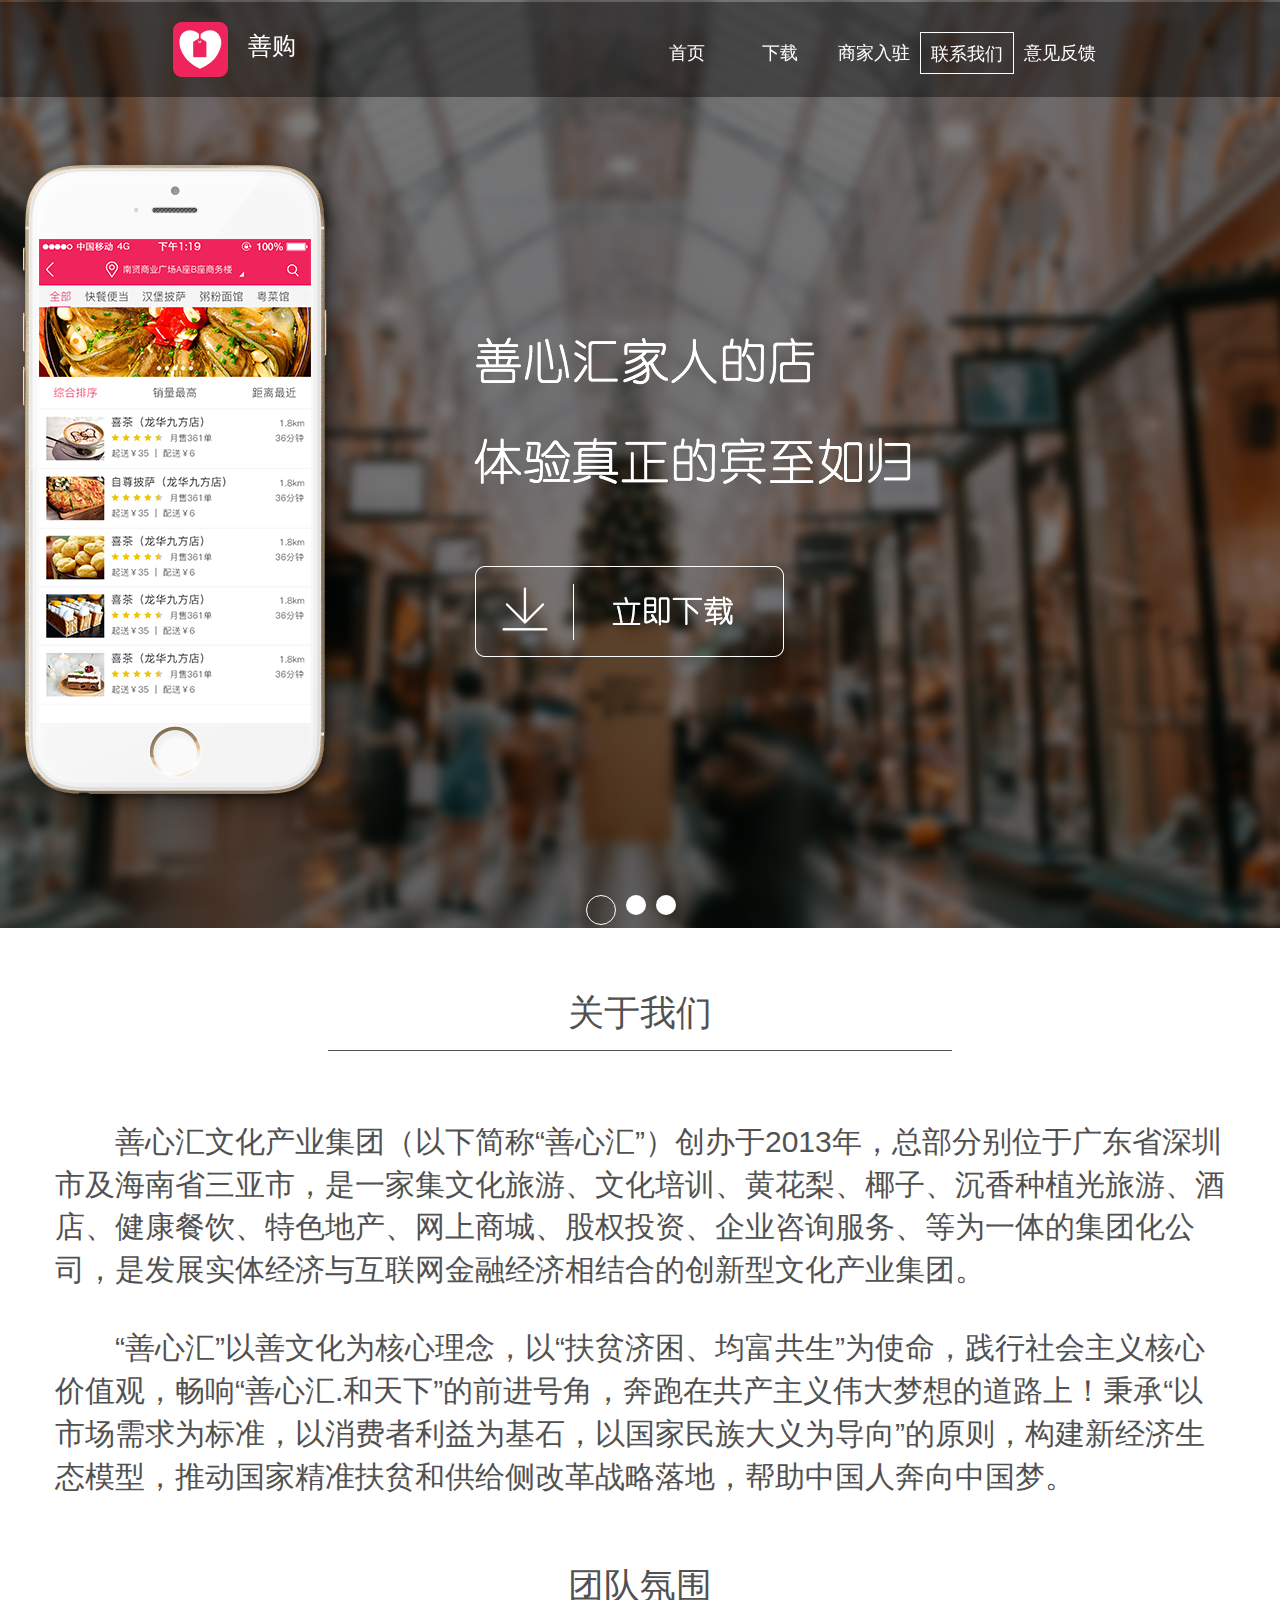
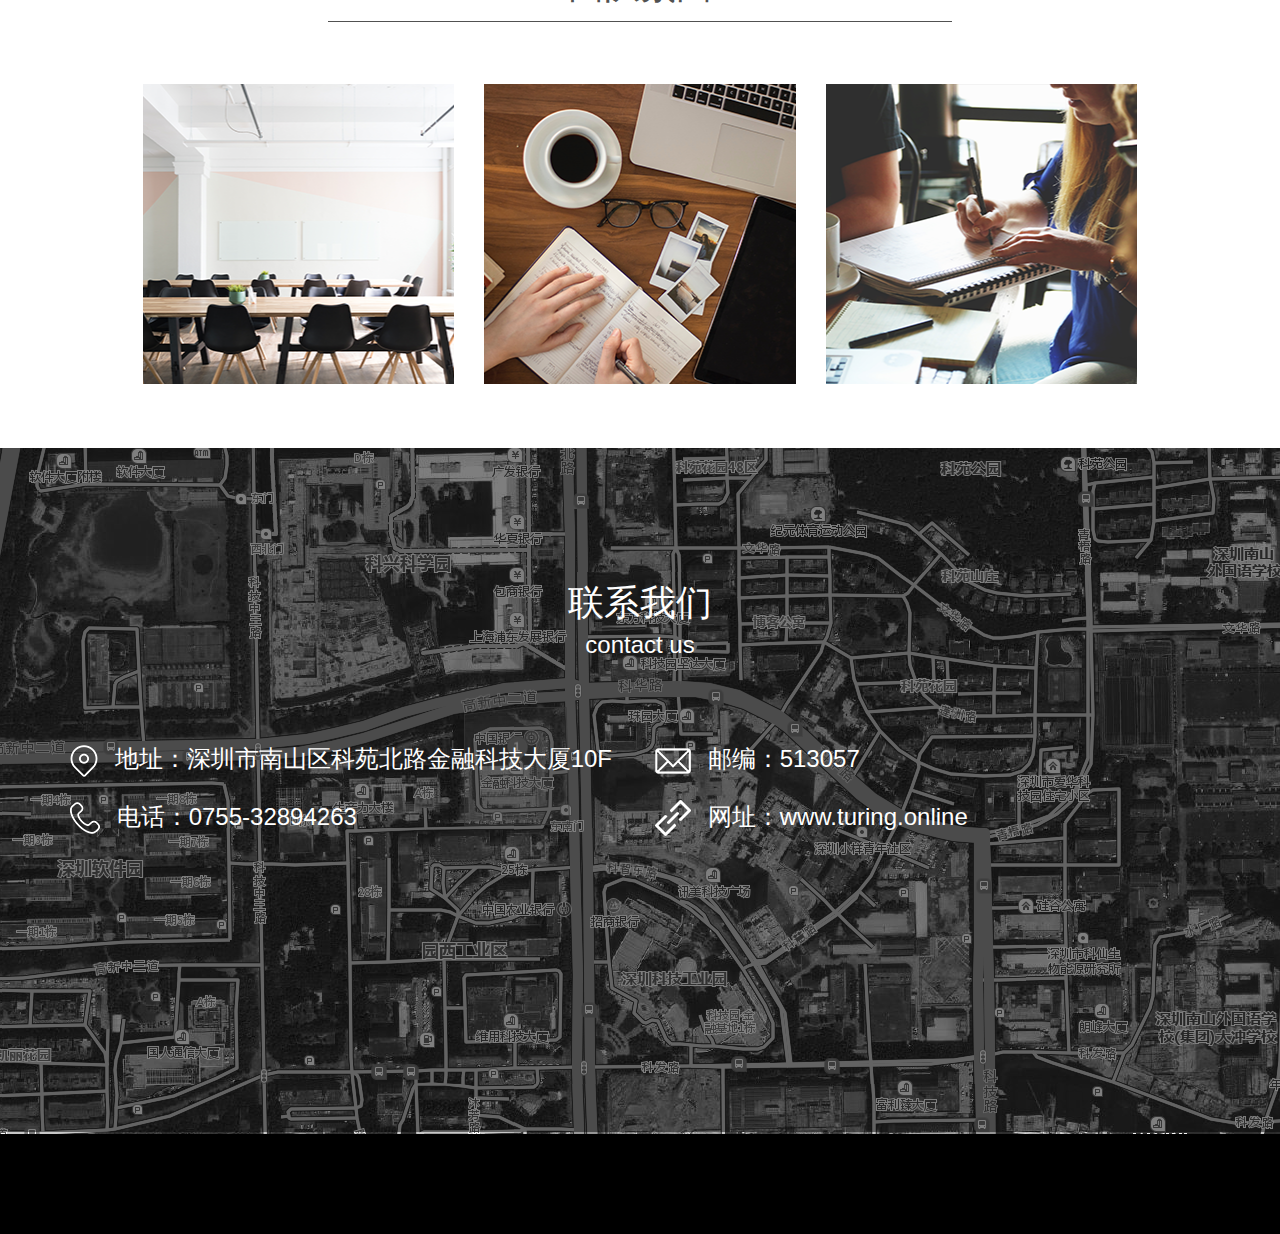
==== shangou/about.html @ 4d4798a5 "add" ====
<!DOCTYPE html>
<html>
<head>
	<meta charset="utf-8">
	<meta name="viewport" content="width=device-width, initial-scale=1.0">
	<meta name = "format-detection" content = "telephone=no">
	<title>善购—关于我们</title>
	<link rel="stylesheet" type="text/css" href="css/bootstrap.min.css">
	<link rel="stylesheet" type="text/css" href="css/style.css">
</head>
<body>
<div class="banner">
	<div class="nhh_nav">
		<div class="nhh_content">
			<div class="nav_img"><img src="images/index/icon.png" alt=""style="width: 100%;height:100%"></div>
			<a href="javascript:;"class="nav_a">善购</a>
			<div class="nav_nav">
				<a href="index.html" class="nav_nav_a ">首页</a>
				<a href="dowmload.html" class="nav_nav_a">下载</a>
				<a href="seller.html" class="nav_nav_a"style="width: 100px">商家入驻</a>
				<a href="about.html" class="nav_nav_a nav_nav_active"style="width: 100px">联系我们</a>
				<a href="view.html" class="nav_nav_a"style="width: 100px">意见反馈</a>
			</div>
		</div>
	</div>
	<div class="small_nav">
		<div class="logo option">
			<a href="javascript:;"><img src="images/index/icon.png" alt=""></a>
		</div>
		<div class="menu option">
			<div class="menu-option-uline"></div>
			<div class="menu-option-bline"></div>
			<ul class="menu_bottom">
				<li><a href="index.html">首页</a></li>
				<li><a href="dowmload.html">下载</a></li>
				<li><a href="seller.html">商家入驻</a></li>
				<li><a href="about.html">关于我们</a></li>
				<li><a href="view.html">意见反馈</a></li>
			</ul>
		</div>
	</div>
	<div class="imgbox">
		<div class="img_box img_box1"></div>
		<div class="img_box img_box2"></div>
		<div class="img_box img_box3"></div>
	</div>
	<div class="btn"id="btn1">
	<div class="active"></div>
	<div></div>
	<div></div>
	</div>
	<div class="leftbn"><img src="images/index/previous.png" alt=""style="width: 100%;height: 100%"></div>
	<div class="rightbn"><img src="images/index/next.png" alt=""style="width: 100%;height: 100%"></div>
</div>
	<div class="container-fluid">
		<div class="container about">
			<div class="row">
				<span>关于我们</span>
			</div>
			<div class="row">
				<div class="about-inner">
					<p>善心汇文化产业集团（以下简称“善心汇”）创办于2013年，总部分别位于广东省深圳市及海南省三亚市，是一家集文化旅游、文化培训、黄花梨、椰子、沉香种植光旅游、酒店、健康餐饮、特色地产、网上商城、股权投资、企业咨询服务、等为一体的集团化公司，是发展实体经济与互联网金融经济相结合的创新型文化产业集团。</p>
					<p style="margin-top: 3%;">“善心汇”以善文化为核心理念，以“扶贫济困、均富共生”为使命，践行社会主义核心价值观，畅响“善心汇.和天下”的前进号角，奔跑在共产主义伟大梦想的道路上！秉承“以市场需求为标准，以消费者利益为基石，以国家民族大义为导向”的原则，构建新经济生态模型，推动国家精准扶贫和供给侧改革战略落地，帮助中国人奔向中国梦。
					</p>
				</div>
			</div>

		</div>
	</div>
	<div class="container-fluid">
		<div class="container team">
			<div class="row">
				<span>团队氛围</span>
			</div>
			<div class="row">
				<div class="col-lg-4 col-sm-4 col-xs-12">
					<div class="team-one"></div>
				</div>
				<div class="col-lg-4 col-sm-4 col-xs-12">
					<div class="team-two"></div>
				</div>
				<div class="col-lg-4 col-sm-4 col-xs-12">
					<div class="team-three"></div>
				</div>
			</div>
		</div>
	</div>
	<div class="container-fluid map">
		<div class="container">
			<div class="row" style="text-align: center;color: #fff;">
				<div class="contact-title">
					<p style="margin: 0;font-size:36px;">联系我们</p>
					<p style="margin: 0;font-size:24px;">contact us</p>
				</div>
			</div>
			<div class="row" style="color: #fff;font-size: 24px;margin-top:7%;">
				<div class="adr col-lg-6 col-sm-6 col-xs-12">
					<img src="images/index/contact_us_location.png">
					地址：深圳市南山区科苑北路金融科技大厦10F
				</div>
				<div class="postcodes col-lg-6 col-sm-6 col-xs-12">
					<img src="images/index/contact_us_post.png">
					邮编：513057
				</div>
			</div>
			<div class="row" style="color: #fff;font-size: 24px;margin-top:2%;">
				<div class="tel col-lg-6 col-sm-6 col-xs-12">
					<img src="images/index/contact_us_phone.png">
					电话：0755-32894263
				</div>
				<div class="website col-lg-6 col-sm-6 col-xs-12">
					<img src="images/index/contact_us_email.png">
					网址：www.turing.online
				</div>
			</div>
		</div>
	</div>
	<div class="container-fluid record"></div>
</body>
<script type="text/javascript" src="js/jquery.js"></script>
<script type="text/javascript" src="js/bootstrap.js"></script>
<script type="text/javascript" src="js/main.js"></script>
<script>
    document.documentElement.scrollTop=1;
    var obj=document.documentElement.scrollTop?document.documentElement:document.body;
    window.onscroll=function(){
        var clientH=$(window).height();
        var obj=document.documentElement.scrollTop?document.documentElement:document.body;
        if(obj.scrollTop>0){
            $(".nhh_nav").css({background:"rgba(0,0,0,0.4)"});
            $(".small_nav").css({background:"rgba(0,0,0,0.4)"})
        }
        else{
            $(".nhh_nav").css({background:"none"})
        }
    }
</script>
</html>
---- shangou/css/style.css ----
html,body{
    margin: 0;padding: 0;
}
a,li,ul,h1,h2,h3,h4,h5,h6{
    list-style: none;text-decoration: none;
}
.nav_a:hover{
    text-decoration: none;color:#fff;
}.nav_nav_active:hover{
     text-decoration: none;color:#fff;
 }
.logo a:hover{
    text-decoration: none;
}
.menu a:hover{
    text-decoration: none;
}
.nav_nav_a:hover{
    text-decoration: none;color:#fff;border:1px solid #fff;
}
.banner{
    width:100%;
    height: 928px;
    margin: 0 auto;
    position: relative;
    overflow: hidden;
}
.imgbox{
    width: 100%;
    height: 100%;
    position: relative;
}
.img_box{
    width: 100%;
    height: 100%;
    position: absolute;
    left: 0;
    top:0;
}
.img_box1{
    background:url("../images/index/banner_1.png") center center no-repeat;
}
.img_box2{
    background:url("../images/index/banner_2.png") center center no-repeat;
}
.img_box3{
    background:url("../images/index/banner_3.png") center center no-repeat;
}
.btn{
    width: 135px;
    height:20px;
    left: 0;
    right: 0;
    margin: 0 auto;
    position: absolute;
    bottom: 20px;
}
.btn div{
    width: 20px;
    height: 20px;
    background:#fff;
    float: left;
    margin-right: 10px;
    border-radius: 10px;
    cursor: pointer;
}
.banner .btn .active{
    width:30px;
    height:30px;
    border:1px solid #fff;
    border-radius:100%;
    background:none;
    line-height: 30px;
    text-align: center;
}
.rightbn,.leftbn{
    width:57px;
    height:76px;
    position: absolute;
    top:0;
    bottom: 0;
    margin: auto 0;
    display: none;
}
.rightbn{
    right:0;
}
.nhh_nav{
    width:100%;height:95px;position: fixed;left: 0;top:0;z-index: 9999;display: none;padding-bottom: 20px;
}
.nhh_content{
    width:73%;height: 100%;margin:0 auto;
}
.nav_img{
    width: 55px;height: 55px;margin-top: 20px;float: left;
}
.nav_a{
    margin-left: 20px;color:#fff;font-size:24px;font-family:"微软雅黑";line-height:88px;text-align: center;
}
.nav_nav{
    width:50%;height:45px;margin-top:30px;float:right;display: flex;justify-content: space-between;
}
.nav_nav_a{
    display: block;width: 100px;height: 42px;line-height: 42px;color:#fff;line-height: 42px;font-size: 18px;text-align: center;
}
.nav_nav_active{
    border:1px solid #fff;
}
.small_nav{
    width: 100%;height:75px;line-height: 75px;text-align: center;position: fixed;left: 0;top:0;z-index: 9999;
}
.small_nav .menu{
    width:25px;
    height:12px;
    position:absolute;right:20px;top:32px;
}
.menu .menu-option-uline,.menu .menu-option-bline{
    width:25px;height:3px;border-radius: 1px;background:#fff;transition: transform .5s ease;position: absolute;right:0;
}
.menu .menu-option-uline{
    top:0;
}
.menu .menu-option-bline{
    bottom:0;
}
.small_nav .menu a{
    text-align: left;
    color:#fff;
}
.small_nav .logo a{
    text-align: right;
    color:#fff;
}
.small_nav .logo{
    width: 10%;
    height: 44px;
    float: left;
    margin-left:10px;
}
.menu_bottom{
    width:100%;position:fixed;top:75px;left:0;display:none;padding: 0;margin: 0;
}
.menu_bottom li a{
    display: block;width:100%;height:50px;text-align: center;line-height: 50px;background:rgba(0,0,0,.5);margin:0;opacity: 0;padding-left:3%;font-size:16px;color:#fff;
}

.menu_bottom{
    display: none;
}
@media screen and (min-width:750px) {
    .nhh_nav{
        display: block;
    }
    .small_nav{
        display: none;
    }
}
/*èœå•*/
@keyframes menu {
    0%{
        opacity:0;transform: rotateX(90deg);
    }
    100%{
        opacity: 1;transform: rotateX(0deg);
    }
}
@keyframes menu1 {
    0%{
        opacity:1;transform: rotateX(0deg);
    }
    100%{
        opacity: 0;transform: rotateX(-90deg);
    }
}
/*äº‘*/
@keyframes cloud {
    0% {
        background-position: 2000px 0;
    }
    50% {
        background-position: 0 0;
    }
    100% {
        background-position: -2000px 0;
    }
}

/*é£žæœº*/
@keyframes flight {
    100% {
        transform: translateY(-10px);
    }
}
/*banner end*/
/*next start*/
.home-box{
    width: 100%;
    height: 599px;
}
.home-box .main-box{
    position: relative;
    height: 100%;
}
.first-home{
    width: 170px;
    height: 170px;
    border-radius: 50%;
    border:1px solid #f0245d;
    margin: 45% auto 10%;
    background: url(../images/index/homepage_convenient.png) no-repeat center center;
}
.second-home{
    width: 170px;
    height: 170px;
    border-radius: 50%;
    border:1px solid #f0245d;
    margin: 45% auto 10%;
    background: url(../images/index/homepage_sale.png)  no-repeat center center;
}
.third-home{
    width: 170px;
    height: 170px;
    border-radius: 50%;
    border:1px solid #f0245d;
   margin: 45% auto 10%;
    background: url(../images/index/homepage_party.png)  no-repeat center center;
}
.first-home:hover{
    background: url(../images/index/homepage_convenient_hover.png) #f0245d no-repeat center center;
}
.second-home:hover{
    background: url(../images/index/homepage_sale_hover.png) #f0245d no-repeat center center;
}
.third-home:hover{
    background: url(../images/index/homepage_party_hoverpng.png) #f0245d no-repeat center center;
}
.main-box p{
    text-align: center;
    font-size: 36px;
    color:#f0245d;
}
/*introbute start*/
.introbute-bg{
    height: 406px;
    width: 100%;
    background-image:url(../images/index/bg.png);
    background-position: 50% 0px;
    position: relative;
}
.introbute{
    width: 68%;
    height:100%;
    margin:0  auto ;
    font-size:36px;
    color:#fff;
    text-indent:2em;
    text-align:left;
    line-height: 100px;
}
/*version 1.0*/
.phone-height{
    height: 855px;
    width: auto;
}
.phone-height div{
    height: 100%;
    position: relative;
}
.version{
    text-align: center;
    font-size: 30px;
    line-height: 855px;
}
.phone-img{
    position: absolute;
    top: 0;
    bottom: 0;
    left: 0;
    right: 0;
    margin:auto;
}
/*version 2.0*/
.home-second{
    height: 900px;
    width: 100%;
    background: url(../images/index/homepage_2.0.png)no-repeat center center;
}
/*talk*/
.talk{
    width: 80%;
    /*height: 796px;*/
    margin-bottom: 10%;
}
.talk .row span{
    width: 624px;
    height: auto;
    font-size: 36px;
    border-bottom: 1px solid #515151;
    color: #515151;
    margin:0 auto;
    display: block;
    text-align: center;
    margin-top: 10%;
    margin-bottom: 6%;
    padding-bottom: 1%;
}
/*动画*/
@keyframes myfirst
{
    from {height: 0%;}
    to {height: 100%;}
}
@keyframes voice {
    0%{
        bottom:-100%;
    }
    100%{
        bottom:0;
    }
}
@keyframes voiceout {
    0%{
        bottom:0;
    }
    100%{
        bottom:-100%;
    }
}
.voice{
    width: auto;
    height: 343px;
    position:relative;
    background: url(../images/index/homepage_voice.png) no-repeat center center;overflow: hidden;
}
.voice a{
    display: block;
    width: 100%;
    height: 100%;
}
.voice_hover{
     width: 100%;height: 100%;position: absolute;left:0;bottom:100%;z-index: 9999;background: url(../images/index/homepage_voice_hover.png) no-repeat center center;
 }
.group_hover{
    width: 100%;height: 100%;position: absolute;left:0;bottom:100%;z-index: 9999;background: url(../images/index/homepage_chat_hover.png) no-repeat center center;
}
.video_hover{
    width: 100%;height: 100%;position: absolute;left:0;bottom:100%;z-index: 9999;background: url(../images/index/homepage_video_hover.png) no-repeat center center;
}
.gorup{
    width: auto;
    height: 343px;
    position: relative;
    background: url(../images/index/homepage_chat.png) no-repeat center center;overflow: hidden;
}
.gorup a{
    display: block;
    width: 100%;
    height: 100%;
}

.video{
    width: auto;
    height: 343px;
    position: relative;
    background: url(../images/index/homepage_video.png) no-repeat center center;overflow: hidden;
}
.video a{
    display: block;
    width: 100%;
    height: 100%;
}
/*contact*/
.map{
    width: auto;
    height: 686px;
    background: url(../images/index/homepage_map.png) no-repeat center center;
}
.contact-title{
    margin-top: 11%;
}
.adr img{
    vertical-align: middle;
    margin-right:10px;
}
.postcodes img{
    vertical-align: middle;
    margin-right:10px;
}
.tel img{
    vertical-align: middle;
    margin-right:10px;
}
.website img{
    vertical-align: middle;
    margin-right:10px;
}
/*Record*/
.record{
    width: 100%;
    height: 100px;
    background: #000;
}


/*about*/
.about .row span{
    width: 624px;
    height: auto;
    font-size: 36px;
    border-bottom: 1px solid #515151;
    color: #515151;
    margin:0 auto;
    display: block;
    text-align: center;
    margin-top: 5%;
    margin-bottom: 6%;
    padding-bottom: 1%;
}
.about-inner p{
    font-size: 30px;
    color: #515151;
    text-indent:2em;
}
.team{
    margin-bottom: 5%;
    width: 80%;
}
.team .row span{
    width: 624px;
    height: auto;
    font-size: 36px;
    border-bottom: 1px solid #515151;
    color: #515151;
    margin:0 auto;
    display: block;
    text-align: center;
    margin-top: 5%;
    margin-bottom: 6%;
    padding-bottom: 1%;
}
.team-one{
    width: auto;
    height: 300px;
    background: url(../images/about/about_us_team_2.png) no-repeat center center;
}
.team-two{
    width: auto;
    height: 300px;
    background: url(../images/about/about_us_team_3.png) no-repeat center center;
}
.team-three{
    width: auto;
    height: 300px;
    background: url(../images/about/about_us_team_1.png) no-repeat center center;
}
.and-box{
    float: left;
    margin-right: 10%;
}
.ios-box{
    float: left;
}
.and-code,.ios-code{
    display: none;
}
.code{
    margin-top: 33%;
}

/*view*/
.view .row span{
    width: 624px;
    height: auto;
    font-size: 36px;
    color: #515151;
    display: block;
    text-align: left;
    margin-top: 5%;
    padding-bottom: 1%;
}
.view-form{
    width: 100%;
    height: 530px;
    border:1px solid #cccaca;
    margin-bottom: 8%;
}
.view-text{
    width: 100%;
    height: 70%;
    border: 0;
    font-size: 24px;
    color: #cccaca;
}
.view-btn{
    float: right;
    margin:4% 8% 0 0;
    padding: 1% 4%;
    border: 0;
    background: #f0245d;
    color: #fff;
    font-size: 36px;
}
/*seller*/
.seller{
    margin-bottom: 200px;
}
.seller .row span{
    width: 624px;
    height: auto;
    font-size: 36px;
    border-bottom: 1px solid #f0245d;
    color: #515151;
    margin:0 auto;
    display: block;
    text-align: center;
    margin-top: 10%;
    margin-bottom: 6%;
    padding-bottom: 1%;
}
.seller_img{
    width: auto;
    height: 292px;
    position:relative;
    background-image: url(../images/seller/settled_flow.png) ;
    background-size:100% 100% ;
}
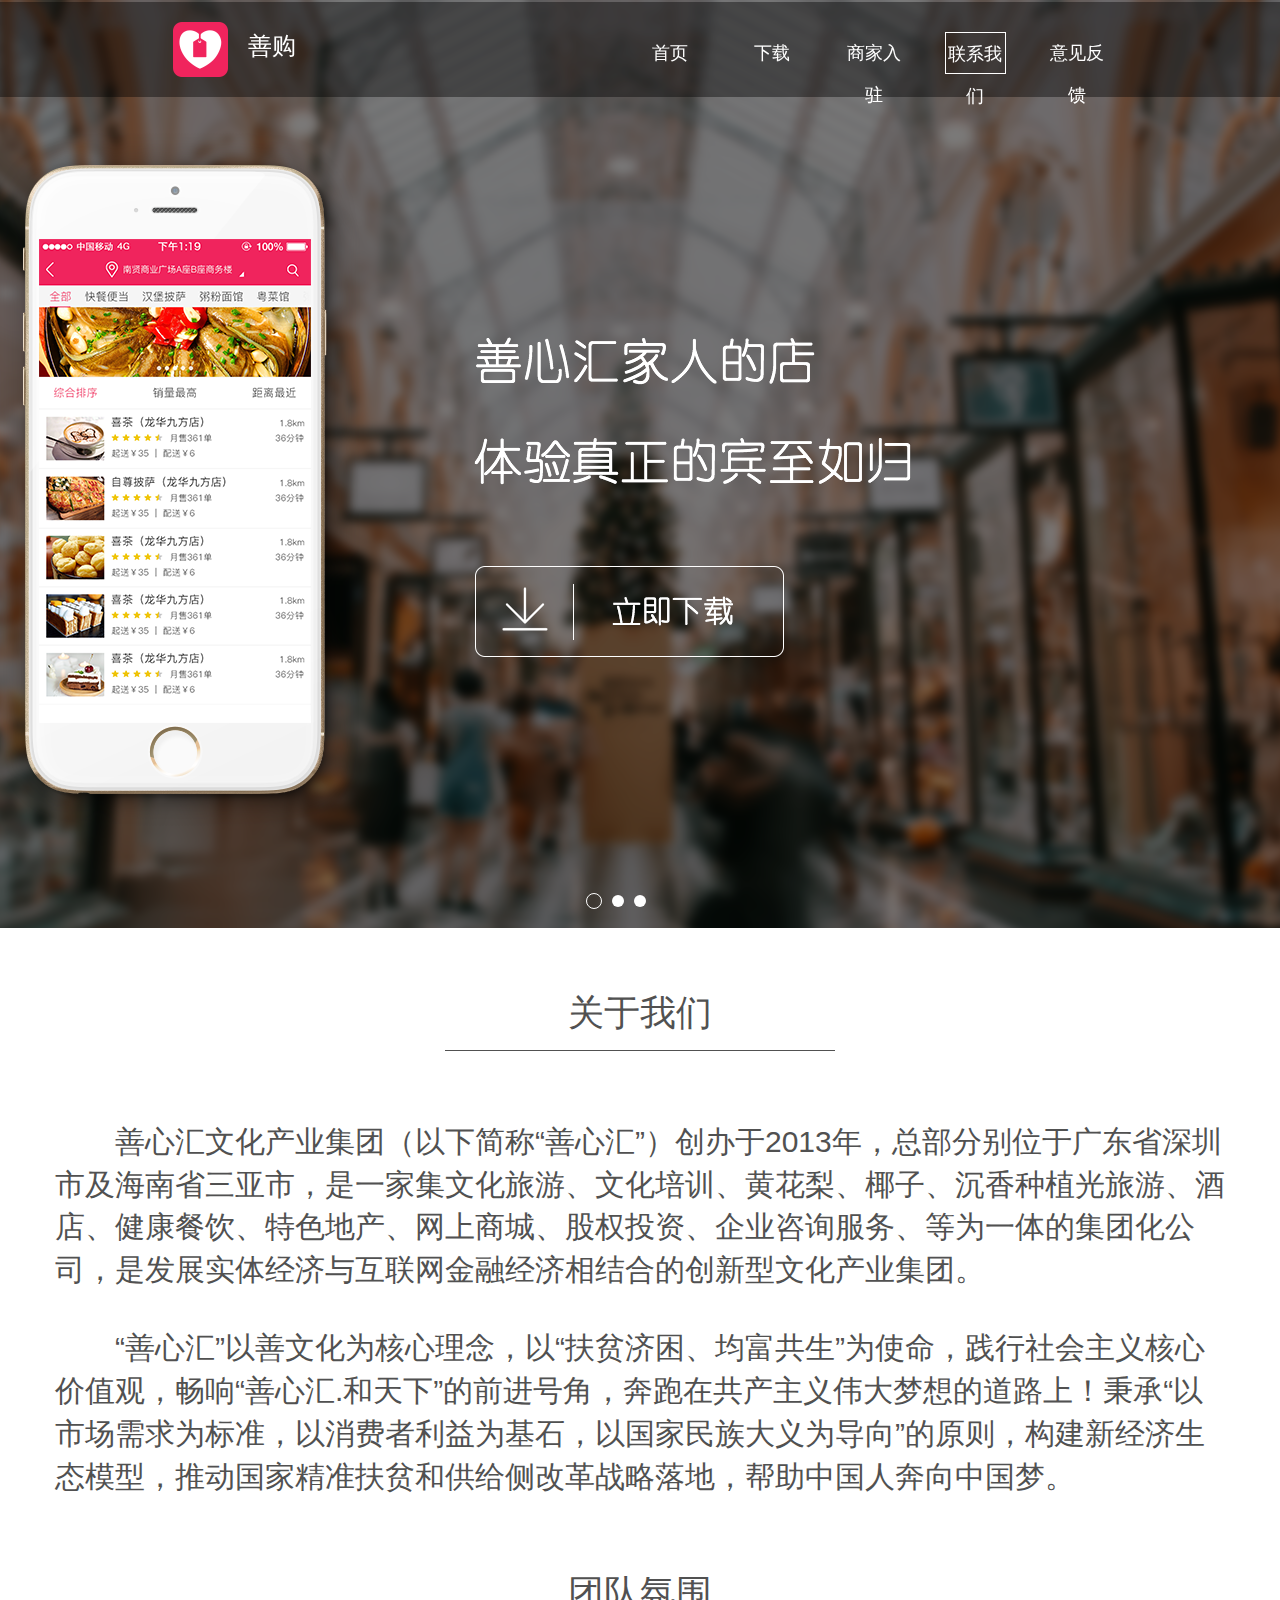
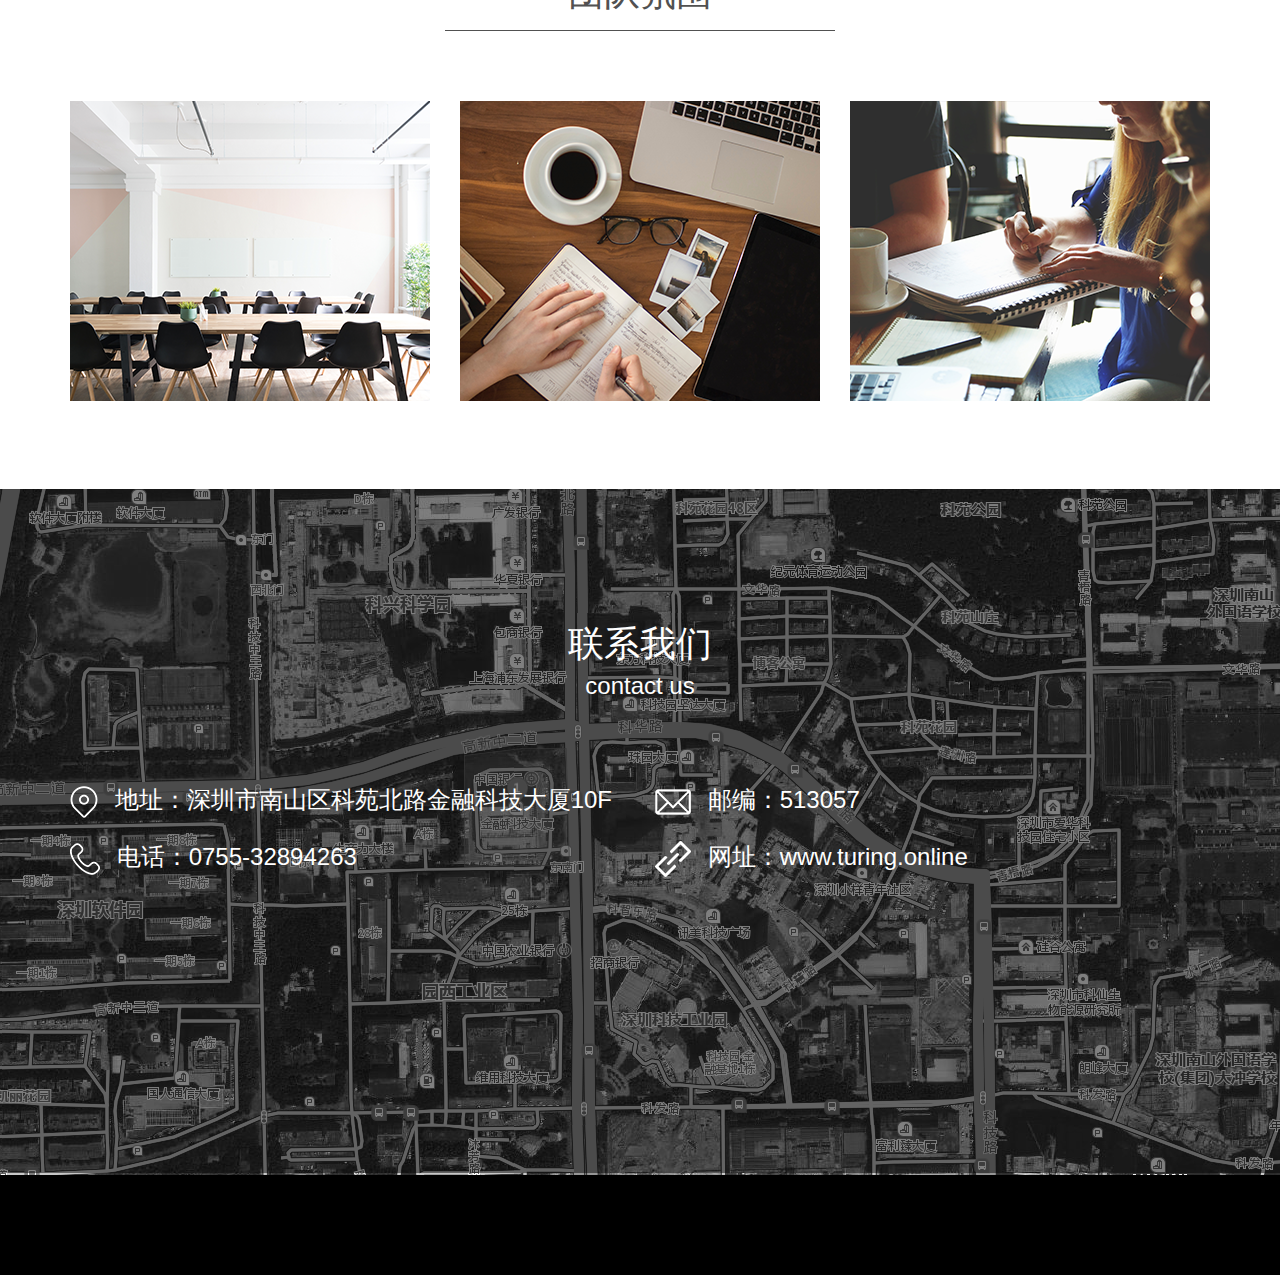
==== commit 2df4797d: "shangou" ====
--- a/shangou/about.html
+++ b/shangou/about.html
@@ -14,12 +14,13 @@
 		<div class="nhh_content">
 			<div class="nav_img"><img src="images/index/icon.png" alt=""style="width: 100%;height:100%"></div>
 			<a href="javascript:;"class="nav_a">善购</a>
-			<div class="nav_nav">
+			<div class="nav_nav"style="position: relative">
+				<div class="flexbox"style="width:13%;height: 42px;border:1px solid #fff;position: absolute;z-index: -1"></div>
 				<a href="index.html" class="nav_nav_a ">首页</a>
 				<a href="dowmload.html" class="nav_nav_a">下载</a>
-				<a href="seller.html" class="nav_nav_a"style="width: 100px">商家入驻</a>
-				<a href="about.html" class="nav_nav_a nav_nav_active"style="width: 100px">联系我们</a>
-				<a href="view.html" class="nav_nav_a"style="width: 100px">意见反馈</a>
+				<a href="seller.html" class="nav_nav_a">商家入驻</a>
+				<a href="about.html" class="nav_nav_a nav_nav_active">联系我们</a>
+				<a href="view.html" class="nav_nav_a">意见反馈</a>
 			</div>
 		</div>
 	</div>
@@ -55,7 +56,7 @@
 	<div class="container-fluid">
 		<div class="container about">
 			<div class="row">
-				<span>关于我们</span>
+				<span class="col-md-4 col-md-offset-4 col-xs-4 col-xs-offset-4">关于我们</span>
 			</div>
 			<div class="row">
 				<div class="about-inner">
@@ -70,16 +71,16 @@
 	<div class="container-fluid">
 		<div class="container team">
 			<div class="row">
-				<span>团队氛围</span>
+				<span class="col-md-4 col-md-offset-4 col-xs-4 col-xs-offset-4">团队氛围</span>
 			</div>
 			<div class="row">
-				<div class="col-lg-4 col-sm-4 col-xs-12">
+				<div class="col-lg-4 col-sm-4 col-xs-12" style="margin-bottom: 2%;">
 					<div class="team-one"></div>
 				</div>
-				<div class="col-lg-4 col-sm-4 col-xs-12">
+				<div class="col-lg-4 col-sm-4 col-xs-12" style="margin-bottom: 2%;">
 					<div class="team-two"></div>
 				</div>
-				<div class="col-lg-4 col-sm-4 col-xs-12">
+				<div class="col-lg-4 col-sm-4 col-xs-12" style="margin-bottom: 2%;">
 					<div class="team-three"></div>
 				</div>
 			</div>
@@ -89,11 +90,11 @@
 		<div class="container">
 			<div class="row" style="text-align: center;color: #fff;">
 				<div class="contact-title">
-					<p style="margin: 0;font-size:36px;">联系我们</p>
-					<p style="margin: 0;font-size:24px;">contact us</p>
+					<p style="margin: 0;font-size:0.36rem;">联系我们</p>
+					<p style="margin: 0;font-size:0.24rem;">contact us</p>
 				</div>
 			</div>
-			<div class="row" style="color: #fff;font-size: 24px;margin-top:7%;">
+			<div class="row" style="color: #fff;font-size: 0.24rem;margin-top:7%;">
 				<div class="adr col-lg-6 col-sm-6 col-xs-12">
 					<img src="images/index/contact_us_location.png">
 					地址：深圳市南山区科苑北路金融科技大厦10F
@@ -103,7 +104,7 @@
 					邮编：513057
 				</div>
 			</div>
-			<div class="row" style="color: #fff;font-size: 24px;margin-top:2%;">
+			<div class="row" style="color: #fff;font-size: 0.24rem;margin-top:2%;">
 				<div class="tel col-lg-6 col-sm-6 col-xs-12">
 					<img src="images/index/contact_us_phone.png">
 					电话：0755-32894263
--- a/shangou/css/style.css
+++ b/shangou/css/style.css
@@ -1,5 +1,8 @@
 html,body{
     margin: 0;padding: 0;
+}
+body{
+    width: 100%;
 }
 a,li,ul,h1,h2,h3,h4,h5,h6{
     list-style: none;text-decoration: none;
@@ -16,7 +19,7 @@
     text-decoration: none;
 }
 .nav_nav_a:hover{
-    text-decoration: none;color:#fff;border:1px solid #fff;
+    text-decoration: none;color:#fff;cursor: pointer;
 }
 .banner{
     width:100%;
@@ -39,12 +42,15 @@
 }
 .img_box1{
     background:url("../images/index/banner_1.png") center center no-repeat;
+    background-size: cover;
 }
 .img_box2{
     background:url("../images/index/banner_2.png") center center no-repeat;
+    background-size: cover;
 }
 .img_box3{
     background:url("../images/index/banner_3.png") center center no-repeat;
+    background-size: cover;
 }
 .btn{
     width: 135px;
@@ -56,8 +62,8 @@
     bottom: 20px;
 }
 .btn div{
-    width: 20px;
-    height: 20px;
+    width: 12px;
+    height: 12px;
     background:#fff;
     float: left;
     margin-right: 10px;
@@ -65,13 +71,12 @@
     cursor: pointer;
 }
 .banner .btn .active{
-    width:30px;
-    height:30px;
+    width:16px;
+    height:16px;
     border:1px solid #fff;
     border-radius:100%;
     background:none;
-    line-height: 30px;
-    text-align: center;
+    margin-top:-2px;
 }
 .rightbn,.leftbn{
     width:57px;
@@ -101,7 +106,7 @@
     width:50%;height:45px;margin-top:30px;float:right;display: flex;justify-content: space-between;
 }
 .nav_nav_a{
-    display: block;width: 100px;height: 42px;line-height: 42px;color:#fff;line-height: 42px;font-size: 18px;text-align: center;
+    display: block;width:13%;height: 42px;line-height: 42px;color:#fff;line-height: 42px;font-size: 18px;text-align: center;
 }
 .nav_nav_active{
     border:1px solid #fff;
@@ -130,10 +135,12 @@
 .small_nav .logo a{
     text-align: right;
     color:#fff;
+    display: block;
+    width: 55px;height: 55px;
 }
 .small_nav .logo{
     width: 10%;
-    height: 44px;
+    height: 55px;
     float: left;
     margin-left:10px;
 }
@@ -257,33 +264,36 @@
     text-align:left;
     line-height: 100px;
 }
-/*version 1.0*/
-.phone-height{
-    height: 855px;
-    width: auto;
-}
-.phone-height div{
-    height: 100%;
-    position: relative;
-}
-.version{
+.website .row span{
+    width: 624px;
+    height: auto;
+    font-size: 36px;
+    border-bottom: 1px solid #f0245d;
+    color: #515151;
+    margin:0 auto;
+    display: block;
     text-align: center;
-    font-size: 30px;
-    line-height: 855px;
-}
-.phone-img{
-    position: absolute;
-    top: 0;
-    bottom: 0;
-    left: 0;
-    right: 0;
-    margin:auto;
-}
-/*version 2.0*/
-.home-second{
-    height: 900px;
-    width: 100%;
-    background: url(../images/index/homepage_2.0.png)no-repeat center center;
+    margin-top: 10%;
+    margin-bottom: 6%;
+    padding-bottom: 1%;
+}
+.webBox{width:1100px; margin:100px auto;}
+.webBox ul{position:relative;height:900px;}
+.webBox li{position:absolute;width:0;height:0;z-index:0;cursor:pointer;overflow:hidden;top:152px; left:10px;box-shadow:0px 30px 30px #eee}
+.webBox li img{width:100%;height:100%;vertical-align:top; float:left; border:0;}
+.webBox .prev, .webBox .next{position:absolute;top:0;bottom:0;margin:auto 0;width: 90px;height: 90px;background: 0;right:-200px;border: 0};
+
+.webBox .prev{
+    left:-200px !important;
+}
+.sellerBox{width:1100px; margin:100px auto;}
+.sellerBox ul{position:relative;height:900px;}
+.sellerBox li{position:absolute;width:0;height:0;z-index:0;cursor:pointer;overflow:hidden;top:152px; left:10px;box-shadow:0px 20px 20px #eee}
+.sellerBoxli ul li img{width:100%;height:100%;vertical-align:top; float:left; border:0;}
+.sellerBox .prev, .sellerBox .next{position:absolute;top:0;bottom:0;margin:auto 0;width: 90px;height: 90px;background: 0;right:-200px;border: 0};
+
+.sellerBox .prev{
+    left:-200px !important;
 }
 /*talk*/
 .talk{
@@ -404,13 +414,9 @@
 
 /*about*/
 .about .row span{
-    width: 624px;
-    height: auto;
-    font-size: 36px;
+    font-size: 0.36rem;
     border-bottom: 1px solid #515151;
     color: #515151;
-    margin:0 auto;
-    display: block;
     text-align: center;
     margin-top: 5%;
     margin-bottom: 6%;
@@ -423,16 +429,12 @@
 }
 .team{
     margin-bottom: 5%;
-    width: 80%;
+    /*width: 80%;*/
 }
 .team .row span{
-    width: 624px;
-    height: auto;
-    font-size: 36px;
+    font-size: 0.36rem;
     border-bottom: 1px solid #515151;
     color: #515151;
-    margin:0 auto;
-    display: block;
     text-align: center;
     margin-top: 5%;
     margin-bottom: 6%;
@@ -458,7 +460,7 @@
     margin-right: 10%;
 }
 .ios-box{
-    float: left;
+    float: right;
 }
 .and-code,.ios-code{
     display: none;
@@ -466,12 +468,15 @@
 .code{
     margin-top: 33%;
 }
+.down-img{
+    margin-left: 25%;
+}
 
 /*view*/
 .view .row span{
-    width: 624px;
-    height: auto;
-    font-size: 36px;
+    /*width: 624px;
+    height: auto;*/
+    font-size: 0.36rem;
     color: #515151;
     display: block;
     text-align: left;
@@ -488,7 +493,7 @@
     width: 100%;
     height: 70%;
     border: 0;
-    font-size: 24px;
+    font-size: 0.24rem;
     color: #cccaca;
 }
 .view-btn{
@@ -498,20 +503,16 @@
     border: 0;
     background: #f0245d;
     color: #fff;
-    font-size: 36px;
+    font-size: 0.36rem;
 }
 /*seller*/
 .seller{
     margin-bottom: 200px;
 }
 .seller .row span{
-    width: 624px;
-    height: auto;
-    font-size: 36px;
+    font-size: 0.36rem;
     border-bottom: 1px solid #f0245d;
     color: #515151;
-    margin:0 auto;
-    display: block;
     text-align: center;
     margin-top: 10%;
     margin-bottom: 6%;
@@ -522,5 +523,93 @@
     height: 292px;
     position:relative;
     background-image: url(../images/seller/settled_flow.png) ;
-    background-size:100% 100% ;
+    background-size:cover;
+}
+
+@media screen and (max-width: 414px){
+    .banner{
+        height: 225px;
+    }
+    .dwon_img{
+        margin-left: 11%;
+    }
+    .code {
+        margin-top: 20%;
+    }
+    .down-img{
+        margin-left: 11%;
+    }
+    .and-box {
+        float: left;
+        margin-right: 3%;
+        width: 47%;
+    }
+    .ios-box {
+        width: 47%;
+    }
+    .and-box img{
+        width: 100%;
+    }
+    .ios-box img{
+        width: 100%;
+    }
+    .map {
+        height: 270px;
+    }
+    .about-inner p {
+        font-size: 0.3rem;
+        padding: 0 8%;
+    }
+    .view-text {
+        height: 63%;
+    }
+    .view-form {
+        width: 90%;
+        height: 260px;
+        margin: 0 5% 8%;
+    }
+    .view .row span {
+        padding-left: 5%;
+    }
+    .contact-title {
+        margin-top: 4%;
+    }
+    .map img{
+        width: 6%;
+        margin-bottom: 3%;
+    }
+    .team-one, .team-two,.team-three{
+        height: 220px;
+    }
+    .first-home,.second-home,.third-home {
+        margin: 10% auto 10%;
+    }
+    .introbute-bg {
+        height: 136px;
+    }
+    .home-second {
+        height: 220px;
+    }
+    .voice,.gorup,.video {
+        height: 242px;
+    }
+    .phone-img {
+        width: 92%;
+    }
+    .phone-img{
+        margin: 0% 4% 5%;
+        width: 92%;
+    }
+    .phone-p{
+        margin: 10% 0;
+    }
+    .view-btn {
+        margin: 10% 8% 0 0;
+    }
+    .seller_img {
+        height: 87px;
+    }
+    .seller{
+        margin-bottom: 66px;
+    }
 }